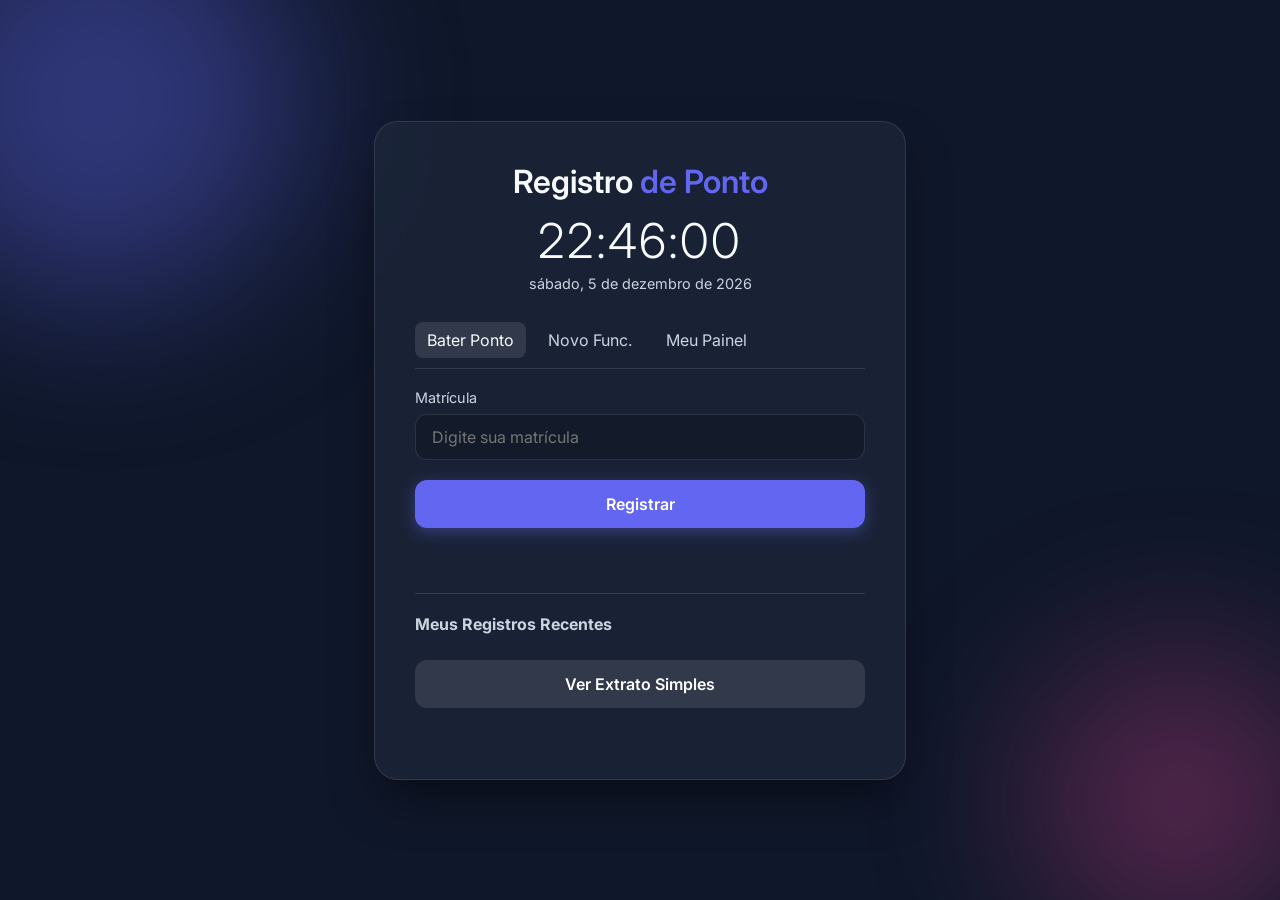
==== src/main/resources/static/index.html @ e10f5061 "Primeiro commit: Base do app, Frontend Glassmorphism e Backend configurado" ====
<!DOCTYPE html>
<html lang="pt-BR">
<head>
    <meta charset="UTF-8">
    <meta name="viewport" content="width=device-width, initial-scale=1.0">
    <title>Registro de Ponto</title>
    <link href="https://fonts.googleapis.com/css2?family=Inter:wght@300;400;600&display=swap" rel="stylesheet">
    <link rel="stylesheet" href="css/style.css">
</head>
<body>
    <div class="background-shapes">
        <div class="shape shape-1"></div>
        <div class="shape shape-2"></div>
    </div>
    <div class="container glass-panel">
        <header>
            <h1>Registro <span class="highlight">de Ponto</span></h1>
            <div class="clock" id="clock">00:00:00</div>
            <div class="date" id="date">Carregando data...</div>
        </header>

        <main>
            <div class="tabs">
                <button class="tab-btn active" onclick="showTab('clock-tab')">Bater Ponto</button>
                <button class="tab-btn" onclick="showTab('register-tab')">Novo Func.</button>
                <button class="tab-btn" onclick="showTab('dashboard-tab')">Meu Painel</button>
            </div>

            <!-- BATER PONTO -->
            <section id="clock-tab" class="tab-content active">
                <form id="clockForm">
                    <div class="form-group">
                        <label for="employeeNumber">Matrícula</label>
                        <input type="text" id="employeeNumber" placeholder="Digite sua matrícula" required>
                    </div>
                    <button type="submit" class="btn btn-primary">Registrar</button>
                </form>
                <div id="clockMessage" class="message"></div>
                
                <h3 class="recent-title">Meus Registros Recentes</h3>
                <button type="button" class="btn btn-secondary" onclick="fetchRecords()">Ver Extrato Simples</button>
                <ul id="recordsList" class="records-list"></ul>
            </section>

            <!-- NOVO FUNCIONARIO -->
            <section id="register-tab" class="tab-content">
                <form id="registerForm">
                    <div class="form-group">
                        <label for="newEmpName">Nome Completo</label>
                        <input type="text" id="newEmpName" placeholder="Ex: João Silva" required>
                    </div>
                    <div class="form-group">
                        <label for="newEmpNumber">Nova Matrícula</label>
                        <input type="text" id="newEmpNumber" placeholder="Ex: 12345" required>
                    </div>
                    <div class="form-group" style="display: flex; gap: 10px;">
                        <div style="flex: 1;">
                            <label for="newEmpShift">Turno/Escala</label>
                            <input type="text" id="newEmpShift" placeholder="Ex: Comercial, Turno B" required value="Comercial">
                        </div>
                        <div style="flex: 1;">
                            <label for="newEmpWorkload">Carga Semanal (h)</label>
                            <input type="number" id="newEmpWorkload" placeholder="Ex: 44" required value="44">
                        </div>
                    </div>
                    <button type="submit" class="btn btn-primary">Cadastrar</button>
                </form>
                <div id="registerMessage" class="message"></div>
            </section>

            <!-- MEU PAINEL (DASHBOARD) -->
            <section id="dashboard-tab" class="tab-content">
                <form id="dashboardForm">
                    <div class="form-group" style="display: flex; gap: 10px;">
                        <input type="text" id="dashEmpNumber" placeholder="Sua Matrícula" required style="flex: 2;">
                        <select id="dashFilter" style="flex: 1;" class="styled-select">
                            <option value="week">Esta Semana</option>
                            <option value="month">Este Mês</option>
                        </select>
                    </div>
                    <button type="submit" class="btn btn-secondary">Buscar Resumo</button>
                </form>
                <div id="dashMessage" class="message"></div>
                
                <div id="dashContent" style="display: none; margin-top: 20px;">
                    <div class="profile-header">
                        <h3 id="dashName">Nome</h3>
                        <p id="dashInfo">Turno: -- | Carga Semanal: --</p>
                    </div>
                    <div class="cards-grid">
                        <div class="card">
                            <span>Horas Totais</span>
                            <h2 id="dashTotalHours">0.0</h2>
                        </div>
                        <div class="card overtime-card">
                            <span>Horas Extras</span>
                            <h2 id="dashOvertime">0.0</h2>
                        </div>
                    </div>
                </div>
            </section>
        </main>
    </div>
    <script src="js/app.js"></script>
</body>
</html>
---- src/main/resources/static/css/style.css ----
:root {
    --primary: #6366f1;
    --primary-hover: #4f46e5;
    --bg-dark: #0f172a;
    --text-main: #f8fafc;
    --text-muted: #cbd5e1;
    --glass-bg: rgba(30, 41, 59, 0.7);
    --glass-border: rgba(255, 255, 255, 0.1);
}

body {
    margin: 0;
    padding: 0;
    font-family: 'Inter', sans-serif;
    background-color: var(--bg-dark);
    color: var(--text-main);
    display: flex;
    justify-content: center;
    align-items: center;
    min-height: 100vh;
    overflow: hidden;
}

.background-shapes { position: absolute; width: 100vw; height: 100vh; z-index: -1; overflow: hidden; }
.shape { position: absolute; border-radius: 50%; filter: blur(80px); }
.shape-1 { width: 400px; height: 400px; background: rgba(99, 102, 241, 0.4); top: -100px; left: -100px; animation: float 10s ease-in-out infinite; }
.shape-2 { width: 300px; height: 300px; background: rgba(236, 72, 153, 0.3); bottom: -50px; right: -50px; animation: float 8s ease-in-out infinite reverse; }

@keyframes float { 0% { transform: translate(0, 0); } 50% { transform: translate(30px, 30px); } 100% { transform: translate(0, 0); } }

.glass-panel {
    background: var(--glass-bg); backdrop-filter: blur(16px); -webkit-backdrop-filter: blur(16px);
    border: 1px solid var(--glass-border); border-radius: 24px; padding: 40px; width: 100%; max-width: 450px;
    box-shadow: 0 25px 50px -12px rgba(0, 0, 0, 0.5); z-index: 10;
}

header { text-align: center; margin-bottom: 30px; }
h1 { margin: 0 0 10px 0; font-weight: 600; }
.highlight { color: var(--primary); }
.clock { font-size: 3rem; font-weight: 300; letter-spacing: 2px; margin-bottom: 5px; }
.date { color: var(--text-muted); font-size: 0.9rem; }

.tabs { display: flex; gap: 10px; margin-bottom: 20px; border-bottom: 1px solid var(--glass-border); padding-bottom: 10px; }
.tab-btn { background: none; border: none; color: var(--text-muted); font-family: inherit; font-size: 1rem; cursor: pointer; padding: 8px 12px; border-radius: 8px; transition: all 0.3s; }
.tab-btn.active { color: var(--text-main); background: rgba(255,255,255,0.1); }

.tab-content { display: none; animation: fadeIn 0.4s ease; }
.tab-content.active { display: block; }
@keyframes fadeIn { from { opacity: 0; transform: translateY(10px); } to { opacity: 1; transform: translateY(0); } }

.form-group { margin-bottom: 20px; }
label { display: block; margin-bottom: 8px; color: var(--text-muted); font-size: 0.9rem; }
input { width: 100%; padding: 12px 16px; background: rgba(0,0,0,0.2); border: 1px solid var(--glass-border); border-radius: 12px; color: white; font-family: inherit; font-size: 1rem; box-sizing: border-box; transition: all 0.3s; }
input:focus { outline: none; border-color: var(--primary); background: rgba(0,0,0,0.4); }

.btn { width: 100%; padding: 14px; border: none; border-radius: 12px; font-family: inherit; font-size: 1rem; font-weight: 600; cursor: pointer; transition: all 0.3s; }
.btn-primary { background: var(--primary); color: white; box-shadow: 0 4px 15px rgba(99, 102, 241, 0.4); }
.btn-primary:hover { background: var(--primary-hover); transform: translateY(-2px); }
.btn-secondary { background: rgba(255,255,255,0.1); color: white; margin-top: 10px; }
.btn-secondary:hover { background: rgba(255,255,255,0.2); }

.message { margin-top: 15px; text-align: center; font-size: 0.9rem; min-height: 20px; }
.success { color: #4ade80; }
.error { color: #f87171; }

.recent-title { margin-top: 30px; font-size: 1rem; color: var(--text-muted); border-top: 1px solid var(--glass-border); padding-top: 20px; }
.records-list { list-style: none; padding: 0; margin-top: 15px; max-height: 150px; overflow-y: auto; }
.records-list li { background: rgba(0,0,0,0.2); padding: 10px 15px; border-radius: 8px; margin-bottom: 8px; font-size: 0.9rem; display: flex; justify-content: space-between; }
.records-list li span.in { color: #4ade80; }
.records-list li span.out { color: #f87171; }

/* Dashboard Styles */
.styled-select {
    width: 100%; padding: 12px 16px; background: rgba(0,0,0,0.2); border: 1px solid var(--glass-border);
    border-radius: 12px; color: white; font-family: inherit; font-size: 1rem; box-sizing: border-box; cursor: pointer;
}
.styled-select option { background: var(--bg-dark); }
.profile-header { text-align: center; border-bottom: 1px solid var(--glass-border); padding-bottom: 10px; margin-bottom: 15px; }
.profile-header h3 { margin: 0; color: var(--primary); }
.profile-header p { margin: 5px 0 0 0; font-size: 0.85rem; color: var(--text-muted); }
.cards-grid { display: flex; gap: 15px; }
.card { flex: 1; background: rgba(255,255,255,0.05); border-radius: 12px; padding: 15px; text-align: center; border: 1px solid var(--glass-border); }
.card span { font-size: 0.8rem; color: var(--text-muted); text-transform: uppercase; }
.card h2 { margin: 5px 0 0 0; font-size: 1.8rem; font-weight: 600; }
.overtime-card h2 { color: #4ade80; }
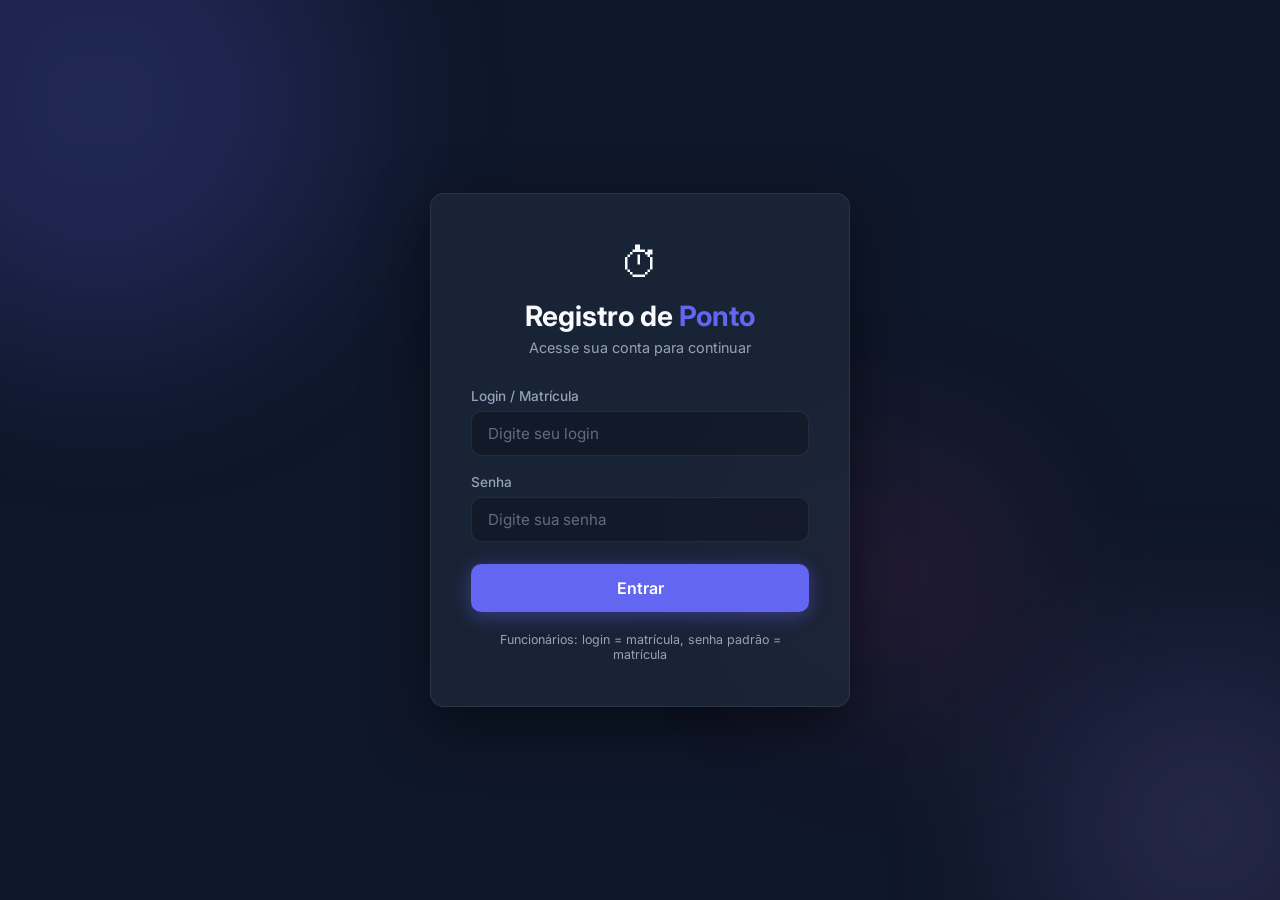
==== commit f544b289: "feat: Login JWT, Dashboard robusto e tabelas em português - Autenticação stateless com Spring Securi" ====
--- a/src/main/resources/static/index.html
+++ b/src/main/resources/static/index.html
@@ -3,104 +3,40 @@
 <head>
     <meta charset="UTF-8">
     <meta name="viewport" content="width=device-width, initial-scale=1.0">
-    <title>Registro de Ponto</title>
-    <link href="https://fonts.googleapis.com/css2?family=Inter:wght@300;400;600&display=swap" rel="stylesheet">
+    <title>Registro de Ponto — Login</title>
+    <link href="https://fonts.googleapis.com/css2?family=Inter:wght@300;400;500;600&display=swap" rel="stylesheet">
     <link rel="stylesheet" href="css/style.css">
 </head>
-<body>
-    <div class="background-shapes">
-        <div class="shape shape-1"></div>
-        <div class="shape shape-2"></div>
+<body class="login-page">
+    <div class="bg-shapes">
+        <div class="shape s1"></div>
+        <div class="shape s2"></div>
+        <div class="shape s3"></div>
     </div>
-    <div class="container glass-panel">
-        <header>
-            <h1>Registro <span class="highlight">de Ponto</span></h1>
-            <div class="clock" id="clock">00:00:00</div>
-            <div class="date" id="date">Carregando data...</div>
-        </header>
 
-        <main>
-            <div class="tabs">
-                <button class="tab-btn active" onclick="showTab('clock-tab')">Bater Ponto</button>
-                <button class="tab-btn" onclick="showTab('register-tab')">Novo Func.</button>
-                <button class="tab-btn" onclick="showTab('dashboard-tab')">Meu Painel</button>
+    <div class="login-card glass">
+        <div class="login-header">
+            <div class="login-icon">⏱</div>
+            <h1>Registro de <span class="accent">Ponto</span></h1>
+            <p class="login-subtitle">Acesse sua conta para continuar</p>
+        </div>
+
+        <form id="loginForm">
+            <div class="field-group">
+                <label for="login">Login / Matrícula</label>
+                <input type="text" id="login" placeholder="Digite seu login" autocomplete="username" required>
             </div>
+            <div class="field-group">
+                <label for="senha">Senha</label>
+                <input type="password" id="senha" placeholder="Digite sua senha" autocomplete="current-password" required>
+            </div>
+            <div id="loginError" class="msg-error" style="display:none;"></div>
+            <button type="submit" class="btn-full" id="loginBtn">Entrar</button>
+        </form>
 
-            <!-- BATER PONTO -->
-            <section id="clock-tab" class="tab-content active">
-                <form id="clockForm">
-                    <div class="form-group">
-                        <label for="employeeNumber">Matrícula</label>
-                        <input type="text" id="employeeNumber" placeholder="Digite sua matrícula" required>
-                    </div>
-                    <button type="submit" class="btn btn-primary">Registrar</button>
-                </form>
-                <div id="clockMessage" class="message"></div>
-                
-                <h3 class="recent-title">Meus Registros Recentes</h3>
-                <button type="button" class="btn btn-secondary" onclick="fetchRecords()">Ver Extrato Simples</button>
-                <ul id="recordsList" class="records-list"></ul>
-            </section>
+        <p class="login-hint">Funcionários: login = matrícula, senha padrão = matrícula</p>
+    </div>
 
-            <!-- NOVO FUNCIONARIO -->
-            <section id="register-tab" class="tab-content">
-                <form id="registerForm">
-                    <div class="form-group">
-                        <label for="newEmpName">Nome Completo</label>
-                        <input type="text" id="newEmpName" placeholder="Ex: João Silva" required>
-                    </div>
-                    <div class="form-group">
-                        <label for="newEmpNumber">Nova Matrícula</label>
-                        <input type="text" id="newEmpNumber" placeholder="Ex: 12345" required>
-                    </div>
-                    <div class="form-group" style="display: flex; gap: 10px;">
-                        <div style="flex: 1;">
-                            <label for="newEmpShift">Turno/Escala</label>
-                            <input type="text" id="newEmpShift" placeholder="Ex: Comercial, Turno B" required value="Comercial">
-                        </div>
-                        <div style="flex: 1;">
-                            <label for="newEmpWorkload">Carga Semanal (h)</label>
-                            <input type="number" id="newEmpWorkload" placeholder="Ex: 44" required value="44">
-                        </div>
-                    </div>
-                    <button type="submit" class="btn btn-primary">Cadastrar</button>
-                </form>
-                <div id="registerMessage" class="message"></div>
-            </section>
-
-            <!-- MEU PAINEL (DASHBOARD) -->
-            <section id="dashboard-tab" class="tab-content">
-                <form id="dashboardForm">
-                    <div class="form-group" style="display: flex; gap: 10px;">
-                        <input type="text" id="dashEmpNumber" placeholder="Sua Matrícula" required style="flex: 2;">
-                        <select id="dashFilter" style="flex: 1;" class="styled-select">
-                            <option value="week">Esta Semana</option>
-                            <option value="month">Este Mês</option>
-                        </select>
-                    </div>
-                    <button type="submit" class="btn btn-secondary">Buscar Resumo</button>
-                </form>
-                <div id="dashMessage" class="message"></div>
-                
-                <div id="dashContent" style="display: none; margin-top: 20px;">
-                    <div class="profile-header">
-                        <h3 id="dashName">Nome</h3>
-                        <p id="dashInfo">Turno: -- | Carga Semanal: --</p>
-                    </div>
-                    <div class="cards-grid">
-                        <div class="card">
-                            <span>Horas Totais</span>
-                            <h2 id="dashTotalHours">0.0</h2>
-                        </div>
-                        <div class="card overtime-card">
-                            <span>Horas Extras</span>
-                            <h2 id="dashOvertime">0.0</h2>
-                        </div>
-                    </div>
-                </div>
-            </section>
-        </main>
-    </div>
-    <script src="js/app.js"></script>
+    <script src="js/auth.js"></script>
 </body>
-</html>
+</html>
--- a/src/main/resources/static/css/style.css
+++ b/src/main/resources/static/css/style.css
@@ -1,19 +1,79 @@
+/* ============================================================
+   DESIGN TOKENS
+   ============================================================ */
 :root {
-    --primary: #6366f1;
-    --primary-hover: #4f46e5;
-    --bg-dark: #0f172a;
-    --text-main: #f8fafc;
-    --text-muted: #cbd5e1;
-    --glass-bg: rgba(30, 41, 59, 0.7);
-    --glass-border: rgba(255, 255, 255, 0.1);
-}
+    --primary:        #6366f1;
+    --primary-hover:  #4f46e5;
+    --accent:         #a78bfa;
+    --success:        #4ade80;
+    --warning:        #fb923c;
+    --danger:         #f87171;
+    --bg:             #0f172a;
+    --bg-2:           #1e293b;
+    --glass:          rgba(30, 41, 59, 0.75);
+    --glass-border:   rgba(255, 255, 255, 0.08);
+    --text:           #f8fafc;
+    --text-muted:     #94a3b8;
+    --sidebar-w:      240px;
+    --radius:         14px;
+    --shadow:         0 20px 60px rgba(0,0,0,0.5);
+}
+
+/* ============================================================
+   RESET & BASE
+   ============================================================ */
+*, *::before, *::after { box-sizing: border-box; margin: 0; padding: 0; }
 
 body {
-    margin: 0;
-    padding: 0;
     font-family: 'Inter', sans-serif;
-    background-color: var(--bg-dark);
-    color: var(--text-main);
+    background-color: var(--bg);
+    color: var(--text);
+    min-height: 100vh;
+}
+
+a { text-decoration: none; color: inherit; }
+
+/* ============================================================
+   BACKGROUND SHAPES
+   ============================================================ */
+.bg-shapes {
+    position: fixed;
+    inset: 0;
+    z-index: 0;
+    pointer-events: none;
+    overflow: hidden;
+}
+.shape {
+    position: absolute;
+    border-radius: 50%;
+    filter: blur(90px);
+    opacity: 0.6;
+}
+.s1 { width: 500px; height: 500px; background: rgba(99,102,241,0.35); top: -150px; left: -150px; animation: float 12s ease-in-out infinite; }
+.s2 { width: 350px; height: 350px; background: rgba(167,139,250,0.25); bottom: -100px; right: -100px; animation: float 9s ease-in-out infinite reverse; }
+.s3 { width: 250px; height: 250px; background: rgba(236,72,153,0.2); top: 50%; left: 60%; animation: float 15s ease-in-out infinite; }
+
+@keyframes float {
+    0%   { transform: translate(0, 0); }
+    50%  { transform: translate(25px, 20px); }
+    100% { transform: translate(0, 0); }
+}
+
+/* ============================================================
+   GLASS UTILITY
+   ============================================================ */
+.glass {
+    background: var(--glass);
+    backdrop-filter: blur(18px);
+    -webkit-backdrop-filter: blur(18px);
+    border: 1px solid var(--glass-border);
+    border-radius: var(--radius);
+}
+
+/* ============================================================
+   LOGIN PAGE
+   ============================================================ */
+.login-page {
     display: flex;
     justify-content: center;
     align-items: center;
@@ -21,65 +81,439 @@
     overflow: hidden;
 }
 
-.background-shapes { position: absolute; width: 100vw; height: 100vh; z-index: -1; overflow: hidden; }
-.shape { position: absolute; border-radius: 50%; filter: blur(80px); }
-.shape-1 { width: 400px; height: 400px; background: rgba(99, 102, 241, 0.4); top: -100px; left: -100px; animation: float 10s ease-in-out infinite; }
-.shape-2 { width: 300px; height: 300px; background: rgba(236, 72, 153, 0.3); bottom: -50px; right: -50px; animation: float 8s ease-in-out infinite reverse; }
-
-@keyframes float { 0% { transform: translate(0, 0); } 50% { transform: translate(30px, 30px); } 100% { transform: translate(0, 0); } }
-
-.glass-panel {
-    background: var(--glass-bg); backdrop-filter: blur(16px); -webkit-backdrop-filter: blur(16px);
-    border: 1px solid var(--glass-border); border-radius: 24px; padding: 40px; width: 100%; max-width: 450px;
-    box-shadow: 0 25px 50px -12px rgba(0, 0, 0, 0.5); z-index: 10;
-}
-
-header { text-align: center; margin-bottom: 30px; }
-h1 { margin: 0 0 10px 0; font-weight: 600; }
-.highlight { color: var(--primary); }
-.clock { font-size: 3rem; font-weight: 300; letter-spacing: 2px; margin-bottom: 5px; }
-.date { color: var(--text-muted); font-size: 0.9rem; }
-
-.tabs { display: flex; gap: 10px; margin-bottom: 20px; border-bottom: 1px solid var(--glass-border); padding-bottom: 10px; }
-.tab-btn { background: none; border: none; color: var(--text-muted); font-family: inherit; font-size: 1rem; cursor: pointer; padding: 8px 12px; border-radius: 8px; transition: all 0.3s; }
-.tab-btn.active { color: var(--text-main); background: rgba(255,255,255,0.1); }
-
-.tab-content { display: none; animation: fadeIn 0.4s ease; }
-.tab-content.active { display: block; }
-@keyframes fadeIn { from { opacity: 0; transform: translateY(10px); } to { opacity: 1; transform: translateY(0); } }
-
-.form-group { margin-bottom: 20px; }
-label { display: block; margin-bottom: 8px; color: var(--text-muted); font-size: 0.9rem; }
-input { width: 100%; padding: 12px 16px; background: rgba(0,0,0,0.2); border: 1px solid var(--glass-border); border-radius: 12px; color: white; font-family: inherit; font-size: 1rem; box-sizing: border-box; transition: all 0.3s; }
-input:focus { outline: none; border-color: var(--primary); background: rgba(0,0,0,0.4); }
-
-.btn { width: 100%; padding: 14px; border: none; border-radius: 12px; font-family: inherit; font-size: 1rem; font-weight: 600; cursor: pointer; transition: all 0.3s; }
-.btn-primary { background: var(--primary); color: white; box-shadow: 0 4px 15px rgba(99, 102, 241, 0.4); }
-.btn-primary:hover { background: var(--primary-hover); transform: translateY(-2px); }
-.btn-secondary { background: rgba(255,255,255,0.1); color: white; margin-top: 10px; }
-.btn-secondary:hover { background: rgba(255,255,255,0.2); }
-
-.message { margin-top: 15px; text-align: center; font-size: 0.9rem; min-height: 20px; }
-.success { color: #4ade80; }
-.error { color: #f87171; }
-
-.recent-title { margin-top: 30px; font-size: 1rem; color: var(--text-muted); border-top: 1px solid var(--glass-border); padding-top: 20px; }
-.records-list { list-style: none; padding: 0; margin-top: 15px; max-height: 150px; overflow-y: auto; }
-.records-list li { background: rgba(0,0,0,0.2); padding: 10px 15px; border-radius: 8px; margin-bottom: 8px; font-size: 0.9rem; display: flex; justify-content: space-between; }
-.records-list li span.in { color: #4ade80; }
-.records-list li span.out { color: #f87171; }
-
-/* Dashboard Styles */
-.styled-select {
-    width: 100%; padding: 12px 16px; background: rgba(0,0,0,0.2); border: 1px solid var(--glass-border);
-    border-radius: 12px; color: white; font-family: inherit; font-size: 1rem; box-sizing: border-box; cursor: pointer;
-}
-.styled-select option { background: var(--bg-dark); }
-.profile-header { text-align: center; border-bottom: 1px solid var(--glass-border); padding-bottom: 10px; margin-bottom: 15px; }
-.profile-header h3 { margin: 0; color: var(--primary); }
-.profile-header p { margin: 5px 0 0 0; font-size: 0.85rem; color: var(--text-muted); }
-.cards-grid { display: flex; gap: 15px; }
-.card { flex: 1; background: rgba(255,255,255,0.05); border-radius: 12px; padding: 15px; text-align: center; border: 1px solid var(--glass-border); }
-.card span { font-size: 0.8rem; color: var(--text-muted); text-transform: uppercase; }
-.card h2 { margin: 5px 0 0 0; font-size: 1.8rem; font-weight: 600; }
-.overtime-card h2 { color: #4ade80; }
+.login-card {
+    width: 100%;
+    max-width: 420px;
+    padding: 44px 40px;
+    box-shadow: var(--shadow);
+    position: relative;
+    z-index: 1;
+}
+
+.login-header { text-align: center; margin-bottom: 32px; }
+
+.login-icon {
+    font-size: 2.5rem;
+    margin-bottom: 12px;
+}
+
+.login-header h1 { font-size: 1.75rem; font-weight: 700; }
+
+.login-subtitle { color: var(--text-muted); font-size: 0.9rem; margin-top: 6px; }
+
+.accent { color: var(--primary); }
+
+.field-group { margin-bottom: 18px; }
+.field-group label { display: block; font-size: 0.85rem; color: var(--text-muted); margin-bottom: 7px; font-weight: 500; }
+
+input, select {
+    width: 100%;
+    padding: 12px 16px;
+    background: rgba(0,0,0,0.25);
+    border: 1px solid var(--glass-border);
+    border-radius: 10px;
+    color: var(--text);
+    font-family: inherit;
+    font-size: 0.95rem;
+    transition: border-color 0.2s, background 0.2s;
+    outline: none;
+}
+input:focus, select:focus {
+    border-color: var(--primary);
+    background: rgba(0,0,0,0.35);
+}
+input::placeholder { color: rgba(148,163,184,0.6); }
+
+select option { background: var(--bg-2); }
+.styled-select { cursor: pointer; }
+
+.btn-full {
+    width: 100%;
+    padding: 14px;
+    background: var(--primary);
+    color: #fff;
+    border: none;
+    border-radius: 10px;
+    font-family: inherit;
+    font-size: 1rem;
+    font-weight: 600;
+    cursor: pointer;
+    transition: background 0.2s, transform 0.15s, box-shadow 0.2s;
+    box-shadow: 0 4px 18px rgba(99,102,241,0.4);
+    margin-top: 4px;
+}
+.btn-full:hover { background: var(--primary-hover); transform: translateY(-1px); }
+.btn-full:active { transform: translateY(0); }
+.btn-full:disabled { opacity: 0.6; cursor: not-allowed; transform: none; }
+
+.msg-error { color: var(--danger); font-size: 0.85rem; text-align: center; padding: 8px 0; }
+.msg-success { color: var(--success); font-size: 0.85rem; text-align: center; padding: 8px 0; }
+
+.login-hint { text-align: center; color: var(--text-muted); font-size: 0.78rem; margin-top: 20px; }
+
+/* ============================================================
+   DASHBOARD LAYOUT
+   ============================================================ */
+.dashboard-page {
+    display: flex;
+    min-height: 100vh;
+    overflow-x: hidden;
+}
+
+/* --- SIDEBAR --- */
+.sidebar {
+    width: var(--sidebar-w);
+    min-height: 100vh;
+    background: rgba(15,23,42,0.9);
+    backdrop-filter: blur(20px);
+    border-right: 1px solid var(--glass-border);
+    display: flex;
+    flex-direction: column;
+    position: fixed;
+    top: 0; left: 0;
+    z-index: 100;
+    transition: transform 0.3s ease;
+}
+
+.sidebar-logo {
+    padding: 28px 20px 20px;
+    font-size: 1.25rem;
+    font-weight: 700;
+    display: flex;
+    align-items: center;
+    gap: 10px;
+    border-bottom: 1px solid var(--glass-border);
+}
+.logo-icon { font-size: 1.5rem; }
+
+.sidebar-nav {
+    flex: 1;
+    padding: 16px 12px;
+    display: flex;
+    flex-direction: column;
+    gap: 4px;
+}
+
+.nav-item {
+    display: flex;
+    align-items: center;
+    gap: 10px;
+    padding: 10px 14px;
+    border-radius: 10px;
+    color: var(--text-muted);
+    font-size: 0.9rem;
+    font-weight: 500;
+    transition: all 0.2s;
+    cursor: pointer;
+}
+.nav-item:hover { background: rgba(255,255,255,0.06); color: var(--text); }
+.nav-item.active { background: rgba(99,102,241,0.2); color: var(--text); border-left: 3px solid var(--primary); padding-left: 11px; }
+.nav-item i { font-size: 1.05rem; width: 18px; }
+
+.sidebar-footer {
+    padding: 16px;
+    border-top: 1px solid var(--glass-border);
+    display: flex;
+    align-items: center;
+    gap: 10px;
+}
+.user-avatar {
+    width: 36px; height: 36px;
+    background: var(--primary);
+    border-radius: 50%;
+    display: flex; align-items: center; justify-content: center;
+    font-weight: 700; font-size: 0.9rem;
+    flex-shrink: 0;
+}
+.user-name { font-size: 0.85rem; font-weight: 600; white-space: nowrap; overflow: hidden; text-overflow: ellipsis; max-width: 120px; }
+.user-role { font-size: 0.72rem; color: var(--text-muted); }
+.btn-logout {
+    margin-left: auto;
+    background: none;
+    border: none;
+    color: var(--text-muted);
+    cursor: pointer;
+    font-size: 1.1rem;
+    padding: 6px;
+    border-radius: 8px;
+    transition: color 0.2s, background 0.2s;
+    flex-shrink: 0;
+}
+.btn-logout:hover { color: var(--danger); background: rgba(248,113,113,0.1); }
+
+/* --- MAIN CONTENT --- */
+.main-content {
+    flex: 1;
+    margin-left: var(--sidebar-w);
+    padding: 0;
+    min-height: 100vh;
+    display: flex;
+    flex-direction: column;
+}
+
+/* --- TOP BAR --- */
+.top-bar {
+    padding: 20px 28px;
+    border-bottom: 1px solid var(--glass-border);
+    display: flex;
+    justify-content: space-between;
+    align-items: center;
+    background: rgba(15,23,42,0.5);
+    backdrop-filter: blur(10px);
+    position: sticky; top: 0; z-index: 50;
+}
+.page-title { font-size: 1.25rem; font-weight: 700; }
+.page-subtitle { color: var(--text-muted); font-size: 0.85rem; font-family: monospace; margin-top: 2px; }
+.date-badge {
+    background: rgba(99,102,241,0.15);
+    border: 1px solid rgba(99,102,241,0.3);
+    padding: 6px 14px;
+    border-radius: 20px;
+    font-size: 0.8rem;
+    color: var(--accent);
+    white-space: nowrap;
+}
+
+/* --- VIEWS --- */
+.view { padding: 24px 28px; display: none; }
+.view.active { display: block; }
+
+/* --- STAT CARDS --- */
+.cards-row {
+    display: grid;
+    grid-template-columns: repeat(auto-fit, minmax(200px, 1fr));
+    gap: 16px;
+    margin-bottom: 20px;
+}
+.stat-card {
+    background: var(--glass);
+    backdrop-filter: blur(14px);
+    border: 1px solid var(--glass-border);
+    border-radius: var(--radius);
+    padding: 20px;
+    display: flex;
+    align-items: center;
+    gap: 16px;
+    transition: transform 0.2s;
+}
+.stat-card:hover { transform: translateY(-2px); }
+.stat-icon {
+    width: 48px; height: 48px;
+    border-radius: 12px;
+    display: flex; align-items: center; justify-content: center;
+    font-size: 1.3rem;
+    flex-shrink: 0;
+}
+.stat-icon.blue   { background: rgba(99,102,241,0.2); color: #818cf8; }
+.stat-icon.green  { background: rgba(74,222,128,0.15); color: var(--success); }
+.stat-icon.purple { background: rgba(167,139,250,0.2); color: var(--accent); }
+.stat-icon.orange { background: rgba(251,146,60,0.2); color: var(--warning); }
+.stat-info { display: flex; flex-direction: column; gap: 4px; }
+.stat-label { font-size: 0.78rem; color: var(--text-muted); text-transform: uppercase; letter-spacing: 0.5px; }
+.stat-value { font-size: 1.6rem; font-weight: 700; line-height: 1; }
+.stat-value.accent { color: var(--success); }
+
+/* --- CONTENT ROW (2 cols) --- */
+.content-row {
+    display: grid;
+    grid-template-columns: 1.6fr 1fr;
+    gap: 16px;
+    margin-bottom: 16px;
+}
+
+/* --- PANELS --- */
+.panel {
+    background: var(--glass);
+    backdrop-filter: blur(14px);
+    border: 1px solid var(--glass-border);
+    border-radius: var(--radius);
+    overflow: hidden;
+}
+.panel-header {
+    padding: 16px 20px;
+    border-bottom: 1px solid var(--glass-border);
+    display: flex;
+    align-items: center;
+    justify-content: space-between;
+    gap: 10px;
+}
+.panel-header h3 { font-size: 0.95rem; font-weight: 600; display: flex; align-items: center; gap: 8px; }
+.panel-body { padding: 16px 20px; overflow-x: auto; }
+.mt-16 { margin-top: 16px; }
+
+/* --- CHART --- */
+.chart-panel .panel-body { padding: 16px; }
+.chart-container { position: relative; height: 200px; }
+
+/* --- TABLES --- */
+.data-table {
+    width: 100%;
+    border-collapse: collapse;
+    font-size: 0.85rem;
+}
+.data-table th {
+    text-align: left;
+    color: var(--text-muted);
+    font-size: 0.75rem;
+    text-transform: uppercase;
+    letter-spacing: 0.5px;
+    padding: 8px 12px;
+    border-bottom: 1px solid var(--glass-border);
+}
+.data-table td {
+    padding: 10px 12px;
+    border-bottom: 1px solid rgba(255,255,255,0.04);
+}
+.data-table tr:last-child td { border-bottom: none; }
+.data-table tr:hover td { background: rgba(255,255,255,0.03); }
+.badge {
+    display: inline-block;
+    padding: 2px 10px;
+    border-radius: 20px;
+    font-size: 0.72rem;
+    font-weight: 600;
+    text-transform: uppercase;
+}
+.badge-in  { background: rgba(74,222,128,0.15); color: var(--success); }
+.badge-out { background: rgba(248,113,113,0.15); color: var(--danger); }
+.badge-aberto { background: rgba(251,146,60,0.15); color: var(--warning); }
+
+/* --- STATUS BANNER --- */
+.status-banner {
+    display: flex;
+    align-items: center;
+    gap: 10px;
+    padding: 12px 16px;
+    border-radius: 10px;
+    font-size: 0.9rem;
+    font-weight: 500;
+    margin-bottom: 20px;
+    background: rgba(255,255,255,0.05);
+    border: 1px solid var(--glass-border);
+    width: fit-content;
+}
+.status-dot {
+    width: 10px; height: 10px;
+    border-radius: 50%;
+    flex-shrink: 0;
+}
+.status-dot.inside { background: var(--success); box-shadow: 0 0 6px var(--success); animation: pulse 2s infinite; }
+.status-dot.outside { background: var(--text-muted); }
+@keyframes pulse {
+    0%, 100% { opacity: 1; }
+    50% { opacity: 0.5; }
+}
+
+/* --- BATER PONTO VIEW --- */
+.ponto-card {
+    max-width: 460px;
+    margin: 0 auto;
+    padding: 44px 40px;
+    text-align: center;
+    box-shadow: var(--shadow);
+}
+.ponto-clock { font-size: 3.5rem; font-weight: 300; letter-spacing: 4px; font-family: monospace; margin-bottom: 4px; }
+.ponto-date { color: var(--text-muted); font-size: 0.9rem; margin-bottom: 28px; }
+.ponto-status-wrapper { margin-bottom: 28px; display: flex; justify-content: center; }
+.btn-ponto {
+    background: var(--primary);
+    color: #fff;
+    border: none;
+    border-radius: 16px;
+    padding: 18px 40px;
+    font-family: inherit;
+    font-size: 1.1rem;
+    font-weight: 600;
+    cursor: pointer;
+    display: flex;
+    align-items: center;
+    gap: 12px;
+    margin: 0 auto;
+    transition: background 0.2s, transform 0.15s, box-shadow 0.2s;
+    box-shadow: 0 6px 24px rgba(99,102,241,0.45);
+}
+.btn-ponto i { font-size: 1.4rem; }
+.btn-ponto:hover { background: var(--primary-hover); transform: translateY(-2px); box-shadow: 0 8px 28px rgba(99,102,241,0.5); }
+.btn-ponto:active { transform: translateY(0); }
+.ponto-msg { margin-top: 20px; font-size: 0.9rem; min-height: 22px; }
+.ponto-msg.success { color: var(--success); }
+.ponto-msg.error   { color: var(--danger); }
+
+/* --- CADASTRO FORM --- */
+.field-row { display: grid; grid-template-columns: 1fr 1fr; gap: 14px; }
+.btn-sm {
+    background: rgba(255,255,255,0.08);
+    border: 1px solid var(--glass-border);
+    color: var(--text-muted);
+    padding: 6px 12px;
+    border-radius: 8px;
+    cursor: pointer;
+    font-size: 0.85rem;
+    transition: all 0.2s;
+}
+.btn-sm:hover { background: rgba(255,255,255,0.14); color: var(--text); }
+
+/* --- RELATÓRIO --- */
+.relatorio-form .field-row { grid-template-columns: 1fr 1fr 120px; align-items: flex-start; }
+.relatorio-header { display: flex; justify-content: space-between; align-items: flex-start; flex-wrap: wrap; gap: 16px; padding-bottom: 16px; border-bottom: 1px solid var(--glass-border); margin-bottom: 16px; }
+.relatorio-header h3 { font-size: 1.1rem; }
+.relatorio-header p { color: var(--text-muted); font-size: 0.85rem; margin-top: 4px; }
+.relatorio-cards { display: flex; gap: 12px; }
+.mini-card { background: rgba(255,255,255,0.06); border: 1px solid var(--glass-border); border-radius: 10px; padding: 12px 18px; text-align: center; }
+.mini-card span { display: block; font-size: 0.72rem; color: var(--text-muted); text-transform: uppercase; margin-bottom: 4px; }
+.mini-card strong { font-size: 1.3rem; font-weight: 700; }
+.accent-card strong { color: var(--success); }
+
+/* --- EMPTY STATE --- */
+.empty-state { text-align: center; color: var(--text-muted); padding: 24px; font-size: 0.85rem; }
+.empty-state i { display: block; font-size: 1.8rem; margin-bottom: 8px; }
+
+/* --- MOBILE TOGGLE --- */
+.sidebar-toggle {
+    display: none;
+    position: fixed;
+    top: 14px; left: 14px;
+    z-index: 200;
+    background: var(--primary);
+    border: none;
+    color: #fff;
+    width: 40px; height: 40px;
+    border-radius: 10px;
+    font-size: 1.2rem;
+    cursor: pointer;
+    align-items: center;
+    justify-content: center;
+}
+
+/* ============================================================
+   RESPONSIVE
+   ============================================================ */
+@media (max-width: 900px) {
+    .content-row { grid-template-columns: 1fr; }
+}
+
+@media (max-width: 768px) {
+    .sidebar {
+        transform: translateX(-100%);
+    }
+    .sidebar.open {
+        transform: translateX(0);
+    }
+    .main-content {
+        margin-left: 0;
+    }
+    .sidebar-toggle {
+        display: flex;
+    }
+    .top-bar { padding: 14px 16px 14px 60px; }
+    .view { padding: 16px; }
+    .cards-row { grid-template-columns: 1fr 1fr; }
+    .ponto-card { padding: 28px 20px; }
+    .field-row { grid-template-columns: 1fr; }
+    .relatorio-form .field-row { grid-template-columns: 1fr; }
+    .login-card { margin: 20px; padding: 32px 24px; }
+}
+
+@media (max-width: 480px) {
+    .cards-row { grid-template-columns: 1fr; }
+}
